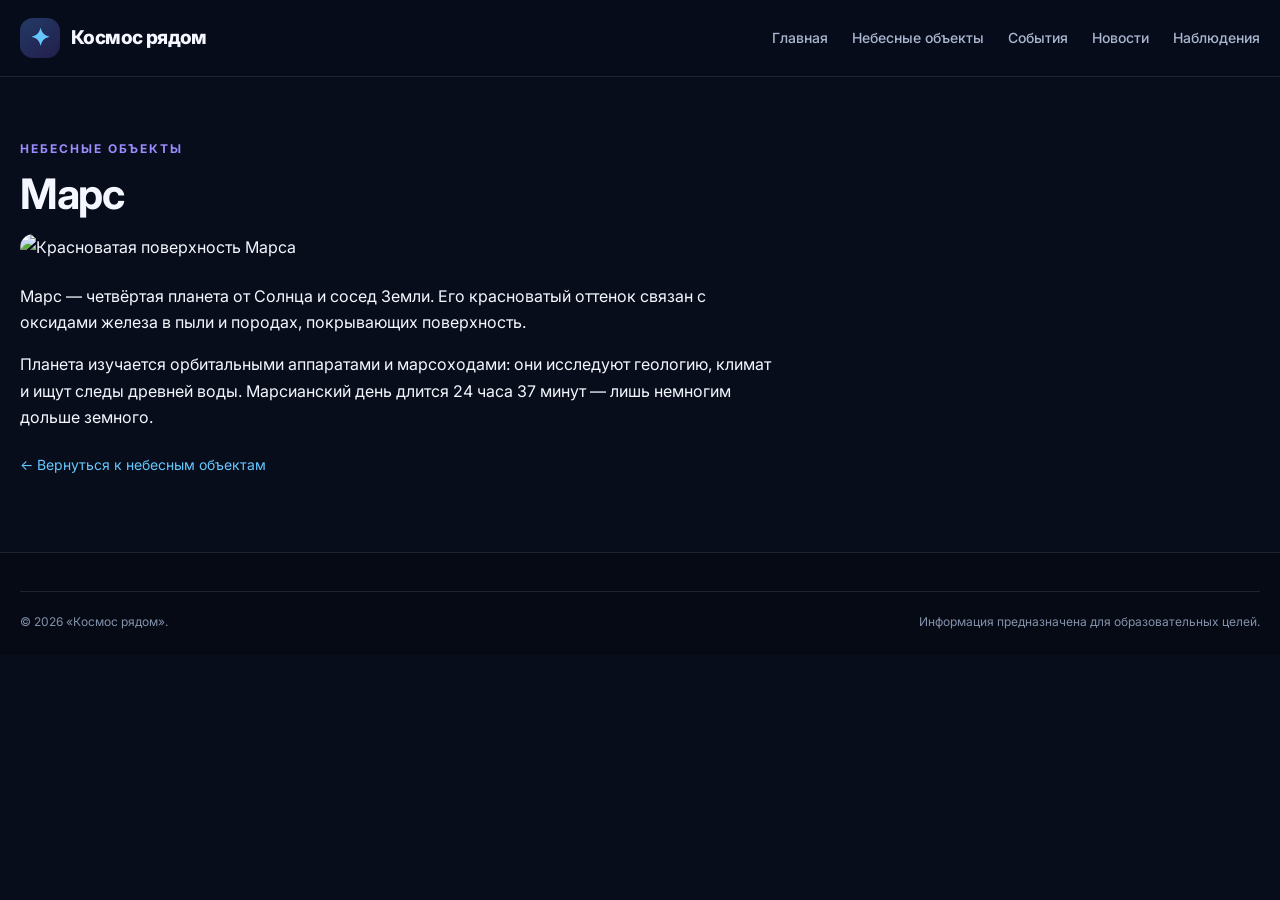
==== mars.html @ 87ee539d "Добавлена страница Марс с общим шаблоном" ====
<!DOCTYPE html>
<html lang="ru">
<head>
  <meta charset="UTF-8">
  <meta name="viewport" content="width=device-width, initial-scale=1.0">
  <meta name="description" content="Марс — четвёртая планета Солнечной системы: особенности, факты и исследования.">
  <title>Марс — Космос рядом</title>
  <link rel="icon" type="image/svg+xml" href="favicon.svg">
  <link rel="preconnect" href="https://fonts.googleapis.com">
  <link rel="preconnect" href="https://fonts.gstatic.com" crossorigin>
  <link href="https://fonts.googleapis.com/css2?family=Inter:wght@400;500;600;700;800&display=swap" rel="stylesheet">
  <link rel="stylesheet" href="CSS/style.css">
</head>
<body>
  <header class="site-header">
    <div class="container header-inner">
      <a class="brand" href="index.html" aria-label="Космос рядом — на главную">
        <span class="brand-icon" aria-hidden="true">✦</span>
        <span>Космос рядом</span>
      </a>
      <button class="menu-toggle" type="button" aria-label="Открыть меню"
        aria-expanded="false" aria-controls="main-navigation">
        <span></span><span></span><span></span>
      </button>
      <nav class="nav" id="main-navigation" aria-label="Основная навигация">
        <ul class="nav-list">
          <li><a href="index.html">Главная</a></li>
          <li><a href="index.html#objects">Небесные объекты</a></li>
          <li><a href="index.html#events">События</a></li>
          <li><a href="index.html#news">Новости</a></li>
          <li><a href="index.html#observations">Наблюдения</a></li>
        </ul>
      </nav>
    </div>
  </header>

  <main id="main">
    <section class="section">
      <div class="container">
        <p class="section-label">Небесные объекты</p>
        <h1 style="font-size: clamp(29px, 4vw, 42px); letter-spacing: -1.3px; margin: 0 0 18px;">Марс</h1>
        <img src="https://images.unsplash.com/photo-1614728894747-a83421e2b9c9?auto=format&fit=crop&w=1200&q=80"
          alt="Красноватая поверхность Марса"
          style="width: 100%; border-radius: 20px; margin-bottom: 22px;">
        <p style="max-width: 760px;">Марс — четвёртая планета от Солнца и сосед Земли.
          Его красноватый оттенок связан с оксидами железа в пыли и породах,
          покрывающих поверхность.</p>
        <p style="max-width: 760px;">Планета изучается орбитальными аппаратами и марсоходами:
          они исследуют геологию, климат и ищут следы древней воды.
          Марсианский день длится 24 часа 37 минут — лишь немногим дольше земного.</p>
        <p class="section-bottom"><a href="index.html#objects">← Вернуться к небесным объектам</a></p>
      </div>
    </section>
  </main>

  <footer class="site-footer">
    <div class="container">
      <div class="footer-bottom">
        <p>© <span id="current-year">2026</span> «Космос рядом».</p>
        <p>Информация предназначена для образовательных целей.</p>
      </div>
    </div>
  </footer>

  <script src="js/main.js"></script>
</body>
</html>
---- CSS/style.css ----
:root {
  --bg: #080D1B;
  --section: #101A30;
  --card: #16233D;
  --text: #F4F7FF;
  --muted: #AAB7D0;
  --blue: #66C7FF;
  --purple: #9B8CFF;
  --border: rgba(170, 183, 208, .15);
  --radius: 20px;
  --container: 1700px;
  --header-height: 76px;
}

* {
  box-sizing: border-box;
}

html {
  scroll-behavior: smooth;
  scroll-padding-top: calc(var(--header-height) + 18px);
}

body {
  margin: 0;
  background: var(--bg);
  color: var(--text);
  font-family: Inter, -apple-system, BlinkMacSystemFont, "Segoe UI",
    sans-serif;
  font-size: 16px;
  line-height: 1.65;
  overflow-wrap: break-word;
}

img {
  display: block;
  max-width: 100%;
}

a {
  color: var(--blue);
  text-decoration: none;
}

a:hover {
  color: #B1E5FF;
}

a:focus-visible,
button:focus-visible {
  outline: 3px solid var(--blue);
  outline-offset: 4px;
}

button,
a {
  -webkit-tap-highlight-color: transparent;
}

button {
  font: inherit;
}

.container {
  width: min(var(--container), calc(100% - 40px));
  margin-inline: auto;
}

.skip-link {
  position: fixed;
  top: 8px;
  left: 8px;
  z-index: 2000;
  padding: 12px 16px;
  color: var(--bg);
  background: var(--blue);
  border-radius: 8px;
  transform: translateY(-160%);
}

.skip-link:focus {
  transform: translateY(0);
}

.site-header {
  position: sticky;
  top: 0;
  z-index: 1000;
  min-height: var(--header-height);
  background: rgba(8, 13, 27, .94);
  border-bottom: 1px solid var(--border);
  backdrop-filter: blur(18px);
}

.header-inner {
  min-height: var(--header-height);
  display: flex;
  align-items: center;
  justify-content: space-between;
  gap: 20px;
}

.brand {
  display: inline-flex;
  align-items: center;
  gap: 11px;
  color: var(--text);
  font-size: 19px;
  font-weight: 800;
  letter-spacing: -.6px;
  white-space: nowrap;
}

.brand-icon {
  display: grid;
  width: 40px;
  height: 40px;
  place-items: center;
  border-radius: 13px;
  color: var(--blue);
  background: linear-gradient(145deg, #223A65, #241E4C);
  font-size: 24px;
}

.nav-list {
  display: flex;
  align-items: center;
  gap: 24px;
  margin: 0;
  padding: 0;
  list-style: none;
}

.nav-list a {
  position: relative;
  display: inline-flex;
  align-items: center;
  min-height: 44px;
  color: var(--muted);
  font-size: 14px;
  font-weight: 500;
  transition: color .2s ease;
}

.nav-list a::after {
  position: absolute;
  right: 2px;
  bottom: 3px;
  left: 2px;
  height: 2px;
  content: "";
  border-radius: 2px;
  background: linear-gradient(90deg, var(--blue), #9B8CFF);
  opacity: 0;
  transform: scaleX(.35);
  transition: opacity .25s ease, transform .25s ease;
}

.nav-list a:hover,
.nav-list a:focus-visible {
  color: var(--blue);
}

.nav-list a.is-active {
  color: var(--blue);
  font-weight: 600;
}

.nav-list a.is-active::after {
  opacity: 1;
  transform: scaleX(1);
}

.menu-toggle {
  display: none;
  width: 46px;
  height: 46px;
  padding: 10px;
  border: 1px solid var(--border);
  border-radius: 12px;
  background: var(--card);
  color: var(--text);
  cursor: pointer;
}

.menu-toggle span {
  display: block;
  width: 22px;
  height: 2px;
  margin: 5px auto;
  background: currentColor;
  border-radius: 2px;
}

.hero {
  position: relative;
  isolation: isolate;
  display: flex;
  min-height: 560px;
  align-items: center;
  overflow: hidden;
  background: #0B1226;
}

.hero::before {
  position: absolute;
  z-index: -2;
  inset: 0;
  content: "";
  background:
    linear-gradient(90deg, rgba(8,13,27,.97) 0%,
      rgba(8,13,27,.82) 43%, rgba(8,13,27,.2) 100%),
    linear-gradient(0deg, rgba(8,13,27,.6), transparent 60%),
    url("../screenshots/главный экран.jpg")
    center 45% / cover no-repeat;
}

.hero::after {
  position: absolute;
  z-index: -1;
  top: 8%;
  right: 8%;
  width: 300px;
  height: 300px;
  content: "";
  background: rgba(102,199,255,.12);
  filter: blur(100px);
  border-radius: 50%;
  pointer-events: none;
}

.hero-content {
  max-width: 730px;
  padding-block: 78px;
}

.eyebrow {
  display: inline-flex;
  align-items: center;
  gap: 9px;
  margin: 0 0 20px;
  color: var(--blue);
  font-size: 13px;
  font-weight: 700;
  letter-spacing: 2px;
  text-transform: uppercase;
}

.eyebrow::before {
  width: 26px;
  height: 2px;
  content: "";
  background: var(--blue);
}

h1,
h2,
h3,
p {
  margin-top: 0;
}

h1 {
  max-width: 760px;
  margin-bottom: 22px;
  font-size: clamp(38px, 6.3vw, 70px);
  line-height: 1.08;
  letter-spacing: -2.8px;
}

.gradient-text {
  color: var(--blue);
  background: linear-gradient(100deg, #66C7FF, #B1A5FF);
  -webkit-background-clip: text;
  background-clip: text;
  -webkit-text-fill-color: transparent;
}

.hero-description {
  max-width: 570px;
  margin-bottom: 32px;
  color: #D0D9EA;
  font-size: clamp(16px, 2vw, 19px);
  line-height: 1.8;
}

.button-row {
  display: flex;
  flex-wrap: wrap;
  align-items: center;
  gap: 14px;
}

.button {
  display: inline-flex;
  min-height: 50px;
  align-items: center;
  justify-content: center;
  gap: 10px;
  padding: 12px 22px;
  border: 1px solid transparent;
  border-radius: 13px;
  background: linear-gradient(110deg, #66C7FF, #9B8CFF);
  color: #081020;
  font-size: 15px;
  font-weight: 700;
  text-align: center;
  cursor: pointer;
  transition: transform .2s ease, box-shadow .2s ease;
}

.button:hover {
  color: #081020;
  box-shadow: 0 8px 30px rgba(102,199,255,.2);
  transform: translateY(-2px);
}

.button-secondary {
  border-color: rgba(244,247,255,.3);
  background: rgba(16,26,48,.65);
  color: var(--text);
}

.button-secondary:hover {
  color: var(--text);
  background: rgba(22,35,61,.95);
}

.hero-note {
  margin: 25px 0 0;
  color: var(--muted);
  font-size: 13px;
}

/* Статистика: минималистичный переход от главного экрана к контенту */
.stats {
  position: relative;
  z-index: 2;
  margin-top: -40px;
  padding-bottom: 26px;
}

.stats + .section {
  padding-top: 26px;
}

.stats-panel {
  display: grid;
  grid-template-columns: repeat(4, minmax(0, 1fr));
  border-top: 1px solid var(--border);
  border-bottom: 1px solid var(--border);
  background: rgba(8, 13, 27, .6);
  backdrop-filter: blur(14px);
  -webkit-backdrop-filter: blur(14px);
}

.stat-item {
  min-width: 0;
  padding: 16px 14px;
  text-align: center;
}

.stat-item + .stat-item {
  border-left: 1px solid var(--border);
}

.stat-value {
  display: block;
  margin-bottom: 2px;
  font-size: clamp(23px, 3vw, 30px);
  font-weight: 700;
  line-height: 1.2;
  letter-spacing: -.5px;
  color: var(--blue);
}

.stat-label {
  display: block;
  color: var(--muted);
  font-size: 12.5px;
  line-height: 1.5;
}

.section {
  padding-block: 62px;
}

.section-alt {
  background: var(--section);
}

.section-heading {
  max-width: 690px;
  margin-bottom: 26px;
}

.section-heading h2 {
  margin-bottom: 12px;
  font-size: clamp(29px, 4vw, 42px);
  line-height: 1.2;
  letter-spacing: -1.3px;
}

.section-heading p {
  margin-bottom: 0;
  color: var(--muted);
  font-size: 16px;
}

.section-label {
  margin-bottom: 12px;
  color: var(--purple);
  font-size: 12px;
  font-weight: 700;
  letter-spacing: 2px;
  text-transform: uppercase;
}

.object-grid,
.news-grid,
.tips-grid {
  display: grid;
  grid-template-columns: repeat(4, minmax(0, 1fr));
  gap: 16px;
}

.card {
  display: flex;
  min-width: 0;
  flex-direction: column;
  overflow: hidden;
  border: 1px solid var(--border);
  border-radius: var(--radius);
  background: var(--card);
  transition: border-color .2s ease, transform .2s ease;
}

.card:hover,
.card:focus-within {
  border-color: rgba(102,199,255,.45);
  transform: translateY(-4px);
}

.card-image {
  width: 100%;
  aspect-ratio: 4 / 3;
  object-fit: cover;
  background: linear-gradient(135deg, #17294A, #272044);
}

.card-content {
  display: flex;
  flex: 1;
  flex-direction: column;
  align-items: flex-start;
  padding: 18px;
}

.card h3 {
  margin-bottom: 8px;
  font-size: 19px;
  line-height: 1.35;
}

.card p {
  margin-bottom: 14px;
  color: var(--muted);
  font-size: 14px;
  line-height: 1.6;
}

.text-link {
  display: inline-flex;
  min-height: 38px;
  align-items: center;
  gap: 8px;
  margin-top: auto;
  font-size: 14px;
  font-weight: 700;
}

.text-link span {
  transition: transform .2s ease;
}

.text-link:hover span,
.text-link:focus-visible span {
  transform: translateX(4px);
}

.section-bottom {
  margin-top: 22px;
  color: var(--muted);
  font-size: 14px;
}

.resource-links {
  display: flex;
  flex-wrap: wrap;
  align-items: center;
  gap: 8px 14px;
  margin-top: 22px;
  color: var(--muted);
  font-size: 14px;
}

.resource-links-label {
  font-weight: 600;
}

.resource-links a {
  display: inline-flex;
  min-height: 36px;
  align-items: center;
  gap: 6px;
  padding: 6px 13px;
  border: 1px solid var(--border);
  border-radius: 10px;
  background: rgba(22,35,61,.6);
  color: var(--blue);
  font-size: 13px;
  font-weight: 600;
  transition: border-color .2s ease, color .2s ease, background .2s ease;
}

.resource-links a:hover {
  border-color: rgba(102,199,255,.5);
  background: var(--card);
  color: #B1E5FF;
}

.event-list {
  display: grid;
  gap: 10px;
}

.event-item {
  display: grid;
  grid-template-columns: 60px minmax(0, 1fr) auto;
  align-items: center;
  gap: 18px;
  padding: 16px 18px;
  border: 1px solid var(--border);
  border-radius: 17px;
  background: rgba(22,35,61,.65);
}

.event-icon {
  display: grid;
  width: 58px;
  height: 58px;
  place-items: center;
  border-radius: 16px;
  background: linear-gradient(145deg, #253A63, #302850);
  font-size: 27px;
}

.event-icon--blue {
  background: linear-gradient(145deg, #226FA8, #12345E);
}

.event-icon--orange {
  background: linear-gradient(145deg, #C65D1E, #7E2F12);
}

.event-icon--gold {
  background: linear-gradient(145deg, #C9A227, #7C5A14);
}

.event-icon--green {
  background: linear-gradient(145deg, #3E7D63, #1B4232);
}

.event-item h3 {
  margin-bottom: 5px;
  font-size: 18px;
}

.event-item p {
  margin: 0;
  color: var(--muted);
  font-size: 14px;
}

.event-tag {
  display: inline-block;
  padding: 7px 11px;
  border: 1px solid rgba(155,140,255,.3);
  border-radius: 9px;
  color: #C9C0FF;
  font-size: 12px;
  white-space: nowrap;
}

.event-soon {
  display: inline-flex;
  align-items: center;
  gap: 6px;
  margin: 0 0 6px;
  padding: 4px 11px;
  border-radius: 999px;
  background: rgba(102,199,255,.16);
  color: #B1E5FF;
  font-size: 11px;
  font-weight: 700;
  letter-spacing: 1.1px;
  text-transform: uppercase;
}

.event-soon::before {
  content: "✦";
  font-size: 10px;
}

.event-item--highlight {
  border-color: rgba(102,199,255,.55);
  background:
    linear-gradient(120deg, rgba(102,199,255,.12), rgba(22,35,61,.7) 45%),
    rgba(22,35,61,.65);
  box-shadow: 0 0 0 1px rgba(102,199,255,.18), 0 12px 34px rgba(102,199,255,.14);
}

.event-item--highlight h3 {
  color: #CFE9FF;
}

.event-item--highlight .event-icon {
  box-shadow: 0 6px 22px rgba(255,140,60,.32);
}

.notice {
  margin-top: 16px;
  padding: 14px 16px;
  border-left: 3px solid var(--blue);
  border-radius: 0 12px 12px 0;
  background: rgba(102,199,255,.07);
  color: var(--muted);
  font-size: 14px;
}

.notice strong {
  color: var(--text);
}

.news-grid {
  grid-template-columns: repeat(3, minmax(0, 1fr));
}

.news-grid .card-image {
  aspect-ratio: 16 / 10;
}

.news-grid .card-content {
  min-height: 225px;
}

.news-meta {
  display: flex;
  flex-wrap: wrap;
  align-items: center;
  gap: 8px 10px;
  margin-bottom: 10px;
  color: var(--muted);
  font-size: 12px;
  font-weight: 500;
  line-height: 1.4;
}

.news-meta time {
  display: inline-flex;
  align-items: center;
  gap: 6px;
  white-space: nowrap;
}

.news-meta time::before {
  width: 13px;
  height: 13px;
  flex: 0 0 13px;
  content: "";
  background:
    url("data:image/svg+xml,%3Csvg xmlns='http://www.w3.org/2000/svg' viewBox='0 0 24 24' fill='none' stroke='%2366C7FF' stroke-width='2' stroke-linecap='round' stroke-linejoin='round'%3E%3Crect x='3' y='4' width='18' height='18' rx='2'/%3E%3Cline x1='16' y1='2' x2='16' y2='6'/%3E%3Cline x1='8' y1='2' x2='8' y2='6'/%3E%3Cline x1='3' y1='10' x2='21' y2='10'/%3E%3C/svg%3E")
    center / contain no-repeat;
}

.news-category {
  padding: 3px 9px;
  border: 1px solid rgba(155, 140, 255, .35);
  border-radius: 999px;
  color: #C9C0FF;
  font-size: 11px;
  font-weight: 700;
  letter-spacing: .3px;
  text-transform: uppercase;
}

.tips-grid {
  grid-template-columns: repeat(2, minmax(0, 1fr));
}

.tip-card {
  display: flex;
  align-items: flex-start;
  gap: 14px;
  padding: 17px;
  border: 1px solid var(--border);
  border-radius: 17px;
  background: var(--card);
}

.tip-number {
  display: grid;
  width: 42px;
  height: 42px;
  flex: 0 0 42px;
  place-items: center;
  border-radius: 13px;
  background: rgba(102,199,255,.12);
  color: var(--blue);
  font-size: 16px;
  font-weight: 800;
}

.tip-card h3 {
  margin: 1px 0 7px;
  font-size: 17px;
}

.tip-card p {
  margin-bottom: 0;
  color: var(--muted);
  font-size: 14px;
}

.observation-cta {
  display: flex;
  align-items: center;
  justify-content: space-between;
  gap: 30px;
  margin-top: 24px;
  padding: 22px;
  border: 1px solid rgba(102,199,255,.2);
  border-radius: var(--radius);
  background: linear-gradient(120deg, #162845, #211D43);
}

.observation-cta h3 {
  margin-bottom: 7px;
  font-size: 23px;
}

.observation-cta p {
  max-width: 600px;
  margin: 0;
  color: var(--muted);
  font-size: 14px;
}

.closing {
  padding-block: 54px;
  text-align: center;
  background:
    radial-gradient(ellipse at 50% 110%, rgba(102,199,255,.12), transparent 60%),
    var(--bg);
}

.closing h2 {
  margin-bottom: 14px;
  font-size: clamp(29px, 4vw, 42px);
  letter-spacing: -1px;
}

.closing p {
  max-width: 590px;
  margin: 0 auto 25px;
  color: var(--muted);
}

.site-footer {
  padding-block: 38px 24px;
  border-top: 1px solid var(--border);
  background: #060A15;
}

.footer-main {
  display: flex;
  align-items: flex-start;
  justify-content: space-between;
  gap: 36px;
  padding-bottom: 28px;
}

.footer-brand {
  max-width: 330px;
}

.footer-brand p {
  margin: 13px 0 0;
  color: var(--muted);
  font-size: 13px;
}

.footer-links {
  display: flex;
  flex-wrap: wrap;
  gap: 12px 22px;
  max-width: 570px;
}

.footer-links a {
  display: inline-flex;
  min-height: 38px;
  align-items: center;
  color: var(--muted);
  font-size: 13px;
}

.footer-links a:hover {
  color: var(--blue);
}

.footer-bottom {
  display: flex;
  flex-wrap: wrap;
  justify-content: space-between;
  gap: 12px;
  padding-top: 20px;
  border-top: 1px solid var(--border);
  color: #8391AA;
  font-size: 12px;
}

.footer-bottom p {
  margin: 0;
}

@media (max-width: 1000px) {
  .nav-list {
    gap: 14px;
  }

  .nav-list a {
    font-size: 13px;
  }

  .object-grid {
    grid-template-columns: repeat(2, minmax(0, 1fr));
  }

  .hero {
    min-height: 520px;
  }
}

@media (max-width: 760px) {
  :root {
    --header-height: 68px;
  }

  .container {
    width: min(100% - 32px, var(--container));
  }

  .menu-toggle {
    display: block;
  }

  .nav {
    position: absolute;
    top: calc(100% - 1px);
    right: 0;
    left: 0;
    display: none;
    padding: 12px 16px 18px;
    border-bottom: 1px solid var(--border);
    background: #0B1224;
  }

  .nav.is-open {
    display: block;
  }

  .nav-list {
    align-items: stretch;
    flex-direction: column;
    gap: 2px;
  }

  .nav-list a {
    width: 100%;
    min-height: 48px;
    padding: 8px 10px;
    border-radius: 8px;
    font-size: 15px;
  }

  .nav-list a:hover {
    background: var(--card);
  }

  .nav-list a.is-active {
    color: var(--blue);
    background: rgba(102,199,255,.16);
  }

  .nav-list a::after {
    display: none;
  }

  .hero {
    min-height: 500px;
  }

  .hero::before {
    background:
      linear-gradient(90deg, rgba(8,13,27,.91), rgba(8,13,27,.55)),
      linear-gradient(0deg, rgba(8,13,27,.55), transparent),
      url("../screenshots/главный экран.jpg")
      center / cover no-repeat;
  }

  .hero-content {
    padding-block: 60px;
  }

  .stats {
    margin-top: -34px;
    padding-bottom: 20px;
  }

  .stats-panel {
    grid-template-columns: repeat(2, minmax(0, 1fr));
  }

  .stat-item {
    padding: 15px 12px;
  }

  .stat-item:nth-child(3) {
    border-left: 0;
    border-top: 1px solid var(--border);
  }

  .stat-item:nth-child(4) {
    border-top: 1px solid var(--border);
  }

  h1 {
    letter-spacing: -1.6px;
  }

  .section {
    padding-block: 48px;
  }

  .news-grid {
    grid-template-columns: repeat(2, minmax(0, 1fr));
  }

  .event-item {
    grid-template-columns: 50px minmax(0, 1fr);
    gap: 12px;
    padding: 14px;
  }

  .event-icon {
    width: 48px;
    height: 48px;
    font-size: 23px;
  }

  .event-tag {
    grid-column: 2;
    justify-self: start;
  }

  .observation-cta {
    align-items: flex-start;
    flex-direction: column;
    padding: 20px;
  }

  .footer-main {
    flex-direction: column;
  }
}

@media (max-width: 520px) {
  .brand {
    gap: 8px;
    font-size: 17px;
  }

  .brand-icon {
    width: 36px;
    height: 36px;
    font-size: 21px;
  }

  .hero {
    min-height: 480px;
  }

  .hero-content {
    padding-block: 50px;
  }

  .stats {
    margin-top: -30px;
    padding-bottom: 14px;
  }

  .stat-item {
    padding: 13px 10px;
  }

  .stat-value {
    font-size: 21px;
  }

  .stat-label {
    font-size: 11.5px;
  }

  .eyebrow {
    font-size: 11px;
    letter-spacing: 1.5px;
  }

  .hero-description {
    font-size: 16px;
  }

  .button-row {
    align-items: stretch;
    flex-direction: column;
  }

  .button-row .button {
    width: 100%;
  }

  .object-grid,
  .news-grid,
  .tips-grid {
    grid-template-columns: 1fr;
  }

  .card-content {
    padding: 16px;
  }

  .news-grid .card-content {
    min-height: 0;
  }

  .section-heading {
    margin-bottom: 27px;
  }

  .event-item h3 {
    font-size: 16px;
  }

  .tip-card {
    padding: 19px;
  }

  .footer-links {
    flex-direction: column;
    gap: 2px;
  }

  .footer-bottom {
    flex-direction: column;
  }
}

/* Плавное появление секций при прокрутке:
   класс .reveal добавляет скрипт, .is-visible — когда секция
   входит в область просмотра. Без JS контент остаётся видимым. */
.reveal {
  opacity: 0;
  transform: translateY(32px);
  transition: opacity .7s ease, transform .7s ease;
  will-change: opacity, transform;
}

.reveal.is-visible {
  opacity: 1;
  transform: none;
}

@media (prefers-reduced-motion: reduce) {
  *,
  *::before,
  *::after {
    scroll-behavior: auto !important;
    animation-duration: .01ms !important;
    animation-iteration-count: 1 !important;
    transition-duration: .01ms !important;
  }
}
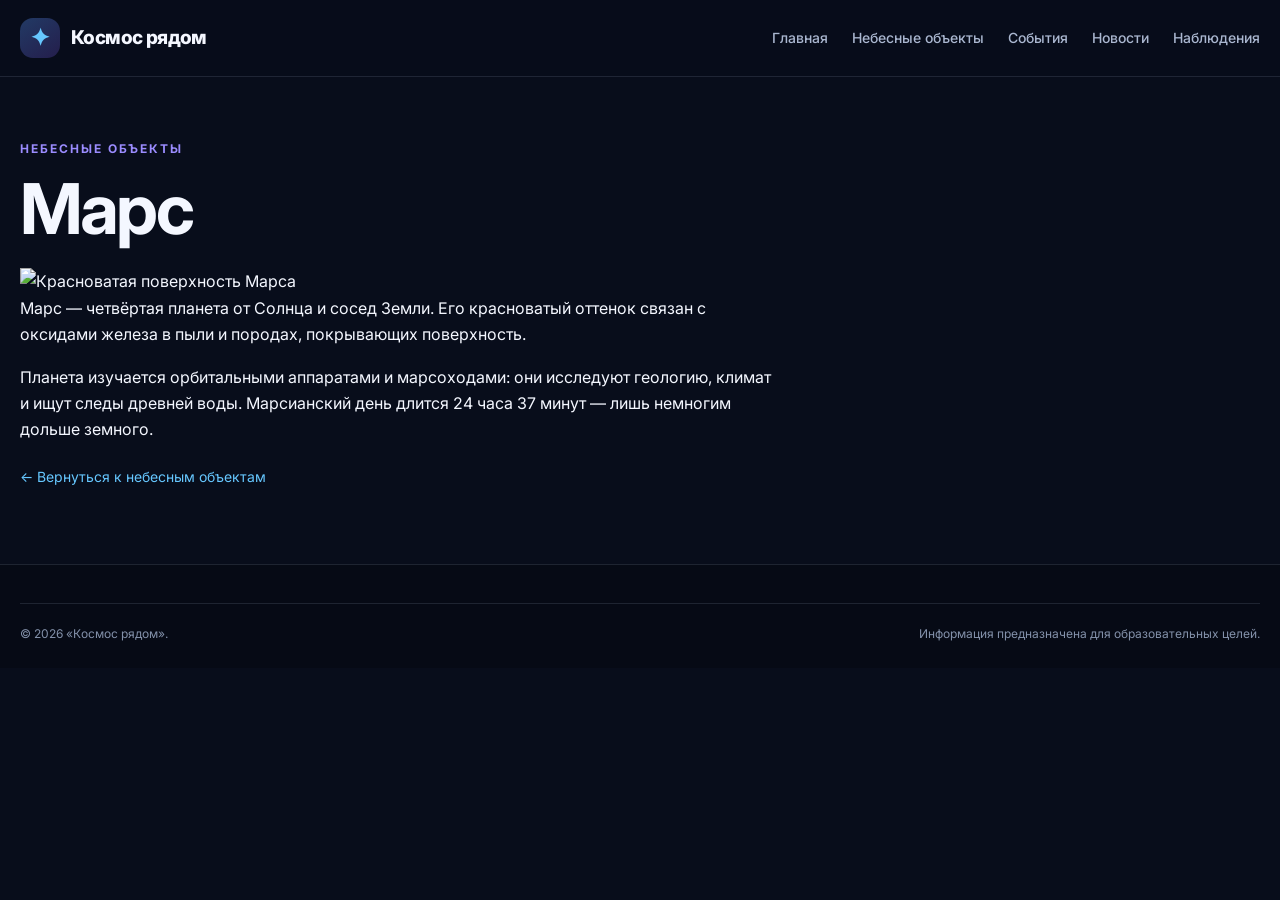
==== commit 379b6e14: "Refactor Mars page title and image elements" ====
--- a/mars.html
+++ b/mars.html
@@ -38,10 +38,10 @@
     <section class="section">
       <div class="container">
         <p class="section-label">Небесные объекты</p>
-        <h1 style="font-size: clamp(29px, 4vw, 42px); letter-spacing: -1.3px; margin: 0 0 18px;">Марс</h1>
-        <img src="https://images.unsplash.com/photo-1614728894747-a83421e2b9c9?auto=format&fit=crop&w=1200&q=80"
-          alt="Красноватая поверхность Марса"
-          style="width: 100%; border-radius: 20px; margin-bottom: 22px;">
+        <h1 class="planet-page-title">Марс</h1>
+        <img class="planet-image"
+          src="https://images.unsplash.com/photo-1614728894747-a83421e2b9c9?auto=format&fit=crop&w=1200&q=80"
+          alt="Красноватая поверхность Марса">
         <p style="max-width: 760px;">Марс — четвёртая планета от Солнца и сосед Земли.
           Его красноватый оттенок связан с оксидами железа в пыли и породах,
           покрывающих поверхность.</p>
